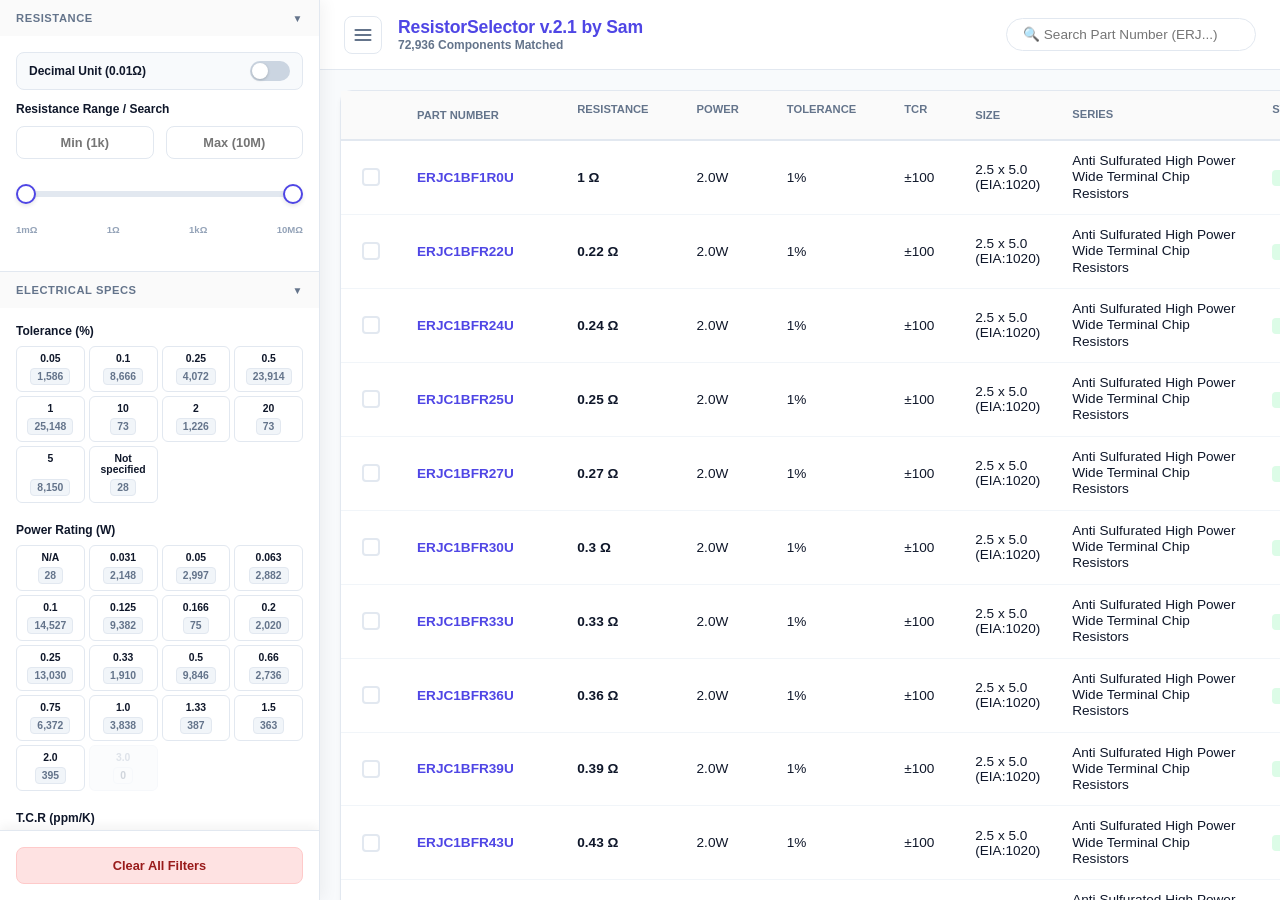
==== index.html @ ab3b1526 "Refine mobile UI: top bar expansion, uniform series column width, and header alignment" ====
<!DOCTYPE html>
<html lang="en">

<head>
    <meta charset="UTF-8">
    <meta name="viewport" content="width=device-width, initial-scale=1.0">
    <title>ResistorSelector v2.1</title>
    <link rel="stylesheet" href="styles.css">
</head>

<body>

    <div id="loader">
        <div class="spinner"></div>
        <div style="font-weight: 700; color: var(--primary)">Optimizing Selector Engine...</div>
    </div>

    <aside class="sidebar">
        <div class="sidebar-scroll">
            <div class="filter-section">
                <div class="section-header">Resistance <span class="arrow">▼</span></div>
                <div class="section-content">
                    <div class="filter-item">
                        <div class="toggle-wrap">
                            <span style="font-size: 0.75rem; font-weight: 700;">Decimal Unit (0.01Ω)</span>
                            <div class="toggle-switch" id="decimalToggle">
                                <div class="toggle-knob"></div>
                            </div>
                        </div>

                        <label>Resistance Range / Search</label>
                        <div class="range-inputs">
                            <input type="text" id="resMin" placeholder="Min (1k)">
                            <input type="text" id="resMax" placeholder="Max (10M)">
                        </div>

                        <div style="margin-top: 20px;">
                            <div class="range-container">
                                <div class="dual-range">
                                    <div class="slider-track" id="resTrack"></div>
                                    <input type="range" id="resSliderMin" min="0" max="100" value="0">
                                    <input type="range" id="resSliderMax" min="0" max="100" value="100">
                                </div>
                            </div>
                            <div
                                style="display: flex; justify-content: space-between; font-size: 0.6rem; color: #94a3b8; font-weight: 700;">
                                <span>1mΩ</span>
                                <span>1Ω</span>
                                <span>1kΩ</span>
                                <span>10MΩ</span>
                            </div>
                        </div>
                    </div>
                </div>
            </div>

            <div class="filter-section">
                <div class="section-header">Electrical Specs <span class="arrow">▼</span></div>
                <div class="section-content">
                    <div class="filter-item">
                        <label>Tolerance (%)</label>
                        <div id="tags-tolerance" class="tag-grid"></div>
                    </div>
                    <div class="filter-item">
                        <label>Power Rating (W)</label>
                        <div id="tags-power" class="tag-grid"></div>
                    </div>
                    <div class="filter-item">
                        <label>T.C.R (ppm/K)</label>
                        <div id="tags-tcr"></div>
                    </div>
                </div>
            </div>

            <div class="filter-section">
                <div class="section-header">Category & Status <span class="arrow">▼</span></div>
                <div class="section-content">
                    <div class="filter-item">
                        <label>Products</label>
                        <div id="tags-products" class="tag-group"></div>
                    </div>
                    <div class="filter-item">
                        <label>Status</label>
                        <div id="tags-status" class="tag-group"></div>
                    </div>
                </div>
            </div>

            <div class="filter-section">
                <div class="section-header">Series & Size <span class="arrow">▼</span></div>
                <div class="section-content">
                    <div class="filter-item">
                        <label>Select Series</label>
                        <select id="seriesSelect" class="input-pill"
                            style="width:100%; border-radius: 8px; font-weight: 700;"></select>
                    </div>
                    <div class="filter-item">
                        <label>Size (Inch/Metric)</label>
                        <div id="tags-size" class="tag-group"></div>
                    </div>
                </div>
            </div>
        </div>

        <div class="sidebar-footer">
            <button class="btn-clear" id="resetBtn">Clear All Filters</button>
        </div>
    </aside>
    <div class="sidebar-overlay" onclick="toggleSidebar()"></div>

    <main class="main-content">
        <header class="top-bar">
            <div class="top-bar-left">
                <button class="sidebar-toggle" id="sidebarToggle" title="Toggle Sidebar">
                    <svg viewBox="0 0 24 24" fill="none" stroke="currentColor" stroke-width="2.5" stroke-linecap="round"
                        stroke-linejoin="round">
                        <line x1="3" y1="12" x2="21" y2="12"></line>
                        <line x1="3" y1="6" x2="21" y2="6"></line>
                        <line x1="3" y1="18" x2="21" y2="18"></line>
                    </svg>
                </button>
                <div class="top-bar-title">
                    <h1>ResistorSelector v.2.1 by Sam</h1>
                    <div id="counter" style="font-size: 0.75rem; color: var(--text-muted); font-weight: 700;">Loading
                        database...</div>
                    <div id="selection-note"
                        style="font-size: 0.7rem; color: var(--primary); font-weight: 700; margin-top: 2px; display: none;">
                    </div>
                </div>
            </div>
            <div class="search-area">
                <input type="text" id="pnSearch" class="input-pill" placeholder="🔍 Search Part Number (ERJ...)">
            </div>
        </header>

        <div class="results-area">
            <table class="results-table">
                <thead>
                    <tr>
                        <th class="checkbox-cell"></th>
                        <th data-sort="pn">Part Number</th>
                        <th data-sort="rv">Resistance</th>
                        <th data-sort="pr">Power</th>
                        <th data-sort="rt">Tolerance</th>
                        <th data-sort="tc">TCR</th>
                        <th data-sort="sz">Size</th>
                        <th data-sort="se" class="series-cell">Series</th>
                        <th data-sort="s">Status</th>
                        <th data-sort="pk">Packaging</th>
                    </tr>
                </thead>
                <tbody id="resTable"></tbody>
            </table>
            <div id="sentinel"
                style="height: 100px; display: flex; align-items: center; justify-content: center; color: var(--text-muted); font-size: 0.8rem; font-weight: 600;">
                Scroll for more results
            </div>
        </div>

        <div class="pill-container">
            <div id="selection-pill" class="selection-pill"></div>
            <div id="action-pill" class="action-pill">
                <button class="pill-btn btn-clear-sel" onclick="clearSelection()">Clear Selection</button>
                <button class="pill-btn btn-compare" onclick="comparePNs()">Compare PN</button>
                <button class="pill-btn btn-export" onclick="exportTable()">Export Table</button>
                <button class="pill-btn btn-datasheet" onclick="openDatasheet()">Datasheet</button>
                <button class="pill-btn btn-octopart" onclick="openOctopart()">Octopart</button>
                <button class="pill-btn btn-mouser" onclick="openMouser()">Mouser</button>
                <button class="pill-btn btn-farnell" onclick="openFarnell()">Farnell</button>
            </div>
        </div>
    </main>

    <script src="data.js"></script>
    <script src="app.js"></script>
</body>

</html>
---- styles.css ----
:root {
            /* Brand & Primary Palette */
            --primary: #4f46e5;
            --primary-hover: #4338ca;
            --primary-light: rgba(79, 70, 229, 0.08);
            --primary-ultra-light: rgba(79, 70, 229, 0.04);

            /* Backgrounds */
            --bg-body: #f8fafc;
            --bg-card: #ffffff;
            --bg-header: #fafafa;
            --bg-muted: #f1f5f9;

            /* Text */
            --text-main: #0f172a;
            --text-muted: #64748b;
            --text-light: #94a3b8;

            /* Borders */
            --border: #e2e8f0;
            --border-hover: #cbd5e1;

            /* Status Accents */
            --active-bg: #dcfce7;
            --active-text: #166534;
            --active-border: #bbf7d0;

            --nrnd-bg: #fee2e2;
            --nrnd-text: #991b1b;
            --nrnd-border: #fecaca;

            /* Delta Feedback tagging */
            --delta-green: #15803d;
            --delta-yellow: #a16207;
            --delta-red: #b91c1c;

            /* Action Buttons */
            --btn-clear: #fee2e2;
            --btn-clear-text: #991b1b;
            --btn-clear-hover: #fecaca;

            --btn-compare: #4f46e5;
            --btn-export: #10b981;
            --btn-octopart: #0ea5e9;
            --btn-mouser: #10108a;
            --btn-farnell: #A3AF07;
            --btn-datasheet: #0041C0;

            /* Product Category Colors */
            --prod-as: #8b5cf6;
            /* Anti-Sulfurated - Purple */
            --prod-cs: #3b82f6;
            /* Current Sensing - Blue */
            --prod-gp: #64748b;
            /* General Purpose - Slate */
            --prod-hp: #10b981;
            /* High Precision - Emerald */
            --prod-ht: #f59e0b;
            /* High Temperature - Amber/Orange */
            --prod-sp: #6366f1;
            /* Small & High Power - Indigo */

            /* Layout */
            --sidebar-width: 320px;
        }

        * {
            margin: 0;
            padding: 0;
            box-sizing: border-box;
        }

        body {
            font-family: 'Inter', -apple-system, BlinkMacSystemFont, 'Segoe UI', Roboto, sans-serif;
            background-color: var(--bg-body);
            color: var(--text-main);
            display: flex;
            height: 100vh;
            overflow: hidden;
        }

        /* Sidebar Layout */
        .sidebar {
            width: var(--sidebar-width);
            background: var(--bg-card);
            border-right: 1px solid var(--border);
            display: flex;
            flex-direction: column;
            overflow: hidden;
            flex-shrink: 0;
            box-shadow: 4px 0 15px rgba(0, 0, 0, 0.05);
            z-index: 100;
            position: relative;
        }

        .sidebar.collapsed {
            display: none;
        }

        .sidebar-scroll {
            flex: 1;
            overflow-y: auto;
        }

        .filter-section {
            border-bottom: 1px solid var(--border);
        }

        .section-header {
            padding: 12px 16px;
            background: #fafafa;
            display: flex;
            justify-content: space-between;
            align-items: center;
            cursor: pointer;
            user-select: none;
            font-size: 0.7rem;
            font-weight: 800;
            text-transform: uppercase;
            letter-spacing: 0.05em;
            color: var(--text-muted);
        }

        .section-header:hover {
            background: #f1f5f9;
        }

        .section-content {
            padding: 16px;
        }

        .section-collapsed .section-content {
            display: none;
        }

        .section-header .arrow {
            transition: transform 0.2s;
            font-size: 10px;
        }

        .section-collapsed .section-header .arrow {
            transform: rotate(-90deg);
        }

        .filter-item {
            margin-bottom: 20px;
        }

        .filter-item label {
            display: block;
            font-size: 0.75rem;
            font-weight: 700;
            color: var(--text-main);
            margin-bottom: 8px;
        }

        /* Fixed Sidebar Footer */
        .sidebar-footer {
            padding: 16px;
            background: var(--bg-card);
            border-top: 1px solid var(--border);
            box-shadow: 0 -4px 10px rgba(0, 0, 0, 0.05);
            margin-top: auto;
            /* Push to bottom of flex container */
        }

        .btn-clear {
            width: 100%;
            padding: 10px;
            background: #fee2e2;
            color: #991b1b;
            border: 1px solid #fecaca;
            border-radius: 8px;
            font-weight: 700;
            font-size: 0.8rem;
            cursor: pointer;
            transition: all 0.2s;
        }

        .btn-clear:hover {
            background: #fecaca;
        }

        /* Main Content */
        .main-content {
            flex: 1;
            display: flex;
            flex-direction: column;
            overflow: hidden;
        }

        .top-bar {
            height: 70px;
            background: var(--bg-card);
            border-bottom: 1px solid var(--border);
            display: flex;
            align-items: center;
            justify-content: space-between;
            padding: 0 24px;
            flex-shrink: 0;
            z-index: 90;
        }

        .top-bar-left {
            display: flex;
            align-items: center;
        }

        .top-bar-title h1 {
            font-size: 1.1rem;
            font-weight: 900;
            color: var(--primary);
            letter-spacing: -0.01em;
        }

        .search-area {
            display: flex;
            gap: 12px;
            align-items: center;
        }

        /* Sidebar Toggle Button */
        .sidebar-toggle {
            background: none;
            border: 1px solid var(--border);
            border-radius: 8px;
            padding: 8px;
            cursor: pointer;
            display: flex;
            align-items: center;
            justify-content: center;
            color: var(--text-muted);
            transition: all 0.2s;
            margin-right: 16px;
        }

        .sidebar-toggle:hover {
            background: var(--bg-muted);
            color: var(--primary);
            border-color: var(--primary);
        }

        .sidebar-toggle svg {
            width: 20px;
            height: 20px;
        }

        .input-pill {
            padding: 8px 16px;
            border: 1px solid var(--border);
            border-radius: 99px;
            font-size: 0.85rem;
            outline: none;
            transition: all 0.2s;
            width: 250px;
        }

        .input-pill:focus {
            border-color: var(--primary);
            box-shadow: 0 0 0 3px rgba(79, 70, 229, 0.1);
        }

        /* Custom Series Dropdown */
        .series-dropdown {
            position: relative;
            width: 100%;
        }

        .series-toggle {
            width: 100%;
            padding: 10px 16px;
            background: var(--bg-card);
            border: 1px solid var(--border);
            border-radius: 8px;
            font-size: 0.85rem;
            font-weight: 700;
            color: var(--text-main);
            display: flex;
            justify-content: space-between;
            align-items: center;
            cursor: pointer;
            transition: all 0.2s;
            text-align: left;
        }

        .series-toggle:hover {
            border-color: var(--primary);
            background: var(--primary-ultra-light);
        }

        .series-toggle span:first-child {
            white-space: nowrap;
            overflow: hidden;
            text-overflow: ellipsis;
            margin-right: 8px;
        }

        .series-menu {
            position: absolute;
            top: calc(100% + 4px);
            left: 0;
            width: 100%;
            background: var(--bg-card);
            border: 1px solid var(--border);
            border-radius: 12px;
            box-shadow: 0 10px 25px rgba(0, 0, 0, 0.1);
            z-index: 1000;
            display: none;
            flex-direction: column;
            overflow: hidden;
        }

        .series-menu.show {
            display: flex;
        }

        .series-search-container {
            padding: 12px;
            border-bottom: 1px solid var(--border);
            background: var(--bg-muted);
            display: flex;
            gap: 8px;
            align-items: center;
        }

        .series-search-container input {
            flex: 1;
            padding: 8px 12px !important;
            border-radius: 6px !important;
            width: 100% !important;
            border: 1px solid var(--border);
            font-size: 0.8rem;
        }

        .btn-clear-menu {
            font-size: 0.7rem;
            font-weight: 700;
            color: var(--primary);
            background: none;
            border: none;
            cursor: pointer;
            white-space: nowrap;
        }

        .series-list {
            max-height: 250px;
            overflow-y: auto;
            padding: 8px 0;
        }

        .series-option {
            padding: 8px 16px;
            display: flex;
            align-items: flex-start;
            gap: 10px;
            cursor: pointer;
            transition: background 0.1s;
        }

        .series-option:hover {
            background: var(--bg-muted);
        }

        .series-option input[type="checkbox"] {
            margin-top: 3px;
            flex-shrink: 0;
            cursor: pointer;
        }

        .series-option-label {
            flex: 1;
            font-size: 0.8rem;
            font-weight: 600;
            line-height: 1.4;
            color: var(--text-main);
        }

        .series-option-count {
            font-size: 0.75rem;
            color: var(--text-muted);
            font-weight: 700;
            margin-left: auto;
        }

        .series-option.unavailable {
            opacity: 0.5;
            pointer-events: none;
        }

        @media (max-width: 768px) {
            .series-menu {
                position: fixed;
                top: auto;
                bottom: 0;
                left: 0;
                width: 100%;
                border-radius: 12px 12px 0 0;
                max-height: 70vh;
                box-shadow: 0 -10px 40px rgba(0, 0, 0, 0.2);
            }
        }

        /* Tags */
        .tag-group {
            display: flex;
            flex-direction: column;
            gap: 6px;
        }

        .tag-grid {
            display: grid;
            grid-template-columns: repeat(4, 1fr);
            gap: 4px;
        }

        .tag-btn {
            display: flex;
            justify-content: space-between;
            align-items: center;
            padding: 6px 10px;
            border: 1px solid var(--border);
            border-radius: 6px;
            background: white;
            font-size: 0.75rem;
            font-weight: 600;
            cursor: pointer;
            transition: all 0.2s;
            color: var(--text-main);
            width: 100%;
            text-align: left;
        }

        .tag-grid .tag-btn {
            flex-direction: column;
            padding: 6px 2px;
            text-align: center;
            gap: 4px;
            font-size: 0.65rem;
        }

        .tag-btn:hover {
            border-color: var(--border-hover);
            background: var(--bg-header);
        }

        .tag-btn.active {
            background: var(--primary-ultra-light);
            border-color: var(--primary);
            color: var(--primary);
        }

        .tag-btn.unavailable {
            opacity: 0.3;
            cursor: not-allowed;
            background: var(--bg-muted);
            color: var(--text-light);
        }

        /* Specific Product Tag Styles when Active */
        .tag-btn.active.prod-as {
            background: rgba(139, 92, 246, 0.1);
            border-color: var(--prod-as);
            color: var(--prod-as);
        }

        .tag-btn.active.prod-cs {
            background: rgba(59, 130, 246, 0.1);
            border-color: var(--prod-cs);
            color: var(--prod-cs);
        }

        .tag-btn.active.prod-gp {
            background: rgba(100, 116, 139, 0.1);
            border-color: var(--prod-gp);
            color: var(--prod-gp);
        }

        .tag-btn.active.prod-hp {
            background: rgba(16, 185, 129, 0.1);
            border-color: var(--prod-hp);
            color: var(--prod-hp);
        }

        .tag-btn.active.prod-ht {
            background: rgba(245, 158, 11, 0.1);
            border-color: var(--prod-ht);
            color: var(--prod-ht);
        }

        .tag-btn.active.prod-sp {
            background: rgba(99, 102, 241, 0.1);
            border-color: var(--prod-sp);
            color: var(--prod-sp);
        }

        .count-chip {
            font-size: 0.65rem;
            background: var(--bg-muted);
            color: var(--text-muted);
            padding: 2px 6px;
            border-radius: 4px;
            font-weight: 700;
            border: 1px solid var(--border);
        }

        .active .count-chip {
            background: var(--primary);
            color: white;
            border-color: var(--primary);
        }

        /* Product active chips */
        .active.prod-as .count-chip {
            background: var(--prod-as);
        }

        .active.prod-cs .count-chip {
            background: var(--prod-cs);
        }

        .active.prod-gp .count-chip {
            background: var(--prod-gp);
        }

        .active.prod-hp .count-chip {
            background: var(--prod-hp);
        }

        .active.prod-ht .count-chip {
            background: var(--prod-ht);
        }

        .active.prod-sp .count-chip {
            background: var(--prod-sp);
        }

        /* Toggle Switch */
        .toggle-wrap {
            display: flex;
            align-items: center;
            justify-content: space-between;
            background: #f8fafc;
            padding: 8px 12px;
            border-radius: 8px;
            margin-bottom: 12px;
            border: 1px solid var(--border);
        }

        .toggle-switch {
            position: relative;
            width: 40px;
            height: 20px;
            background: #cbd5e1;
            border-radius: 20px;
            cursor: pointer;
            transition: 0.3s;
        }

        .toggle-switch.active {
            background: var(--primary);
        }

        .toggle-knob {
            position: absolute;
            top: 2px;
            left: 2px;
            width: 16px;
            height: 16px;
            background: white;
            border-radius: 50%;
            transition: 0.3s;
            box-shadow: 0 1px 3px rgba(0, 0, 0, 0.2);
        }

        .toggle-switch.active .toggle-knob {
            transform: translateX(20px);
        }

        /* Range Slider */
        .range-container {
            position: relative;
            height: 30px;
            margin: 15px 0;
        }

        .slider-track {
            position: absolute;
            width: 100%;
            height: 6px;
            background: #e2e8f0;
            top: 50%;
            transform: translateY(-50%);
            border-radius: 3px;
        }

        .dual-range input[type="range"] {
            position: absolute;
            width: 100%;
            pointer-events: none;
            -webkit-appearance: none;
            background: none;
            top: 50%;
            transform: translateY(-50%);
            z-index: 2;
        }

        .dual-range input[type="range"]::-webkit-slider-thumb {
            pointer-events: auto;
            -webkit-appearance: none;
            height: 20px;
            width: 20px;
            border-radius: 50%;
            background: white;
            border: 2px solid var(--primary);
            cursor: pointer;
            box-shadow: 0 2px 4px rgba(0, 0, 0, 0.1);
        }

        .range-inputs {
            display: grid;
            grid-template-columns: 1fr 1fr;
            gap: 12px;
            margin-top: 10px;
        }

        .range-inputs input {
            width: 100%;
            padding: 8px;
            border: 1px solid var(--border);
            border-radius: 8px;
            font-size: 0.8rem;
            text-align: center;
            font-weight: 600;
            outline: none;
        }

        .range-inputs input:focus {
            border-color: var(--primary);
        }

        /* Results Table */
        .results-area {
            flex: 1;
            overflow: auto;
            padding: 20px;
        }

        .results-table {
            width: 100%;
            border-collapse: separate;
            border-spacing: 0;
            background: white;
            border-radius: 12px;
            border: 1px solid var(--border);
            box-shadow: 0 4px 6px -1px rgba(0, 0, 0, 0.05);
        }

        .results-table th {
            position: sticky;
            top: 0;
            background: #fafafa;
            padding: 12px 32px 12px 16px;
            /* Space for triangle at right */
            font-size: 0.7rem;
            font-weight: 800;
            text-transform: uppercase;
            color: var(--text-muted);
            border-bottom: 2px solid var(--border);
            cursor: pointer;
            user-select: none;
            text-align: left;
            z-index: 10;
            vertical-align: middle;
        }

        .results-table th:hover {
            background: #f1f5f9;
            color: var(--primary);
        }

        .results-table th.sort-active {
            color: var(--primary);
        }

        .results-table th::after {
            content: '';
            font-size: 0.8em;
            margin-left: 4px;
            display: inline-block;
            width: 8px;
        }

        .results-table th.sort-desc::after {
            content: '▼';
        }

        .results-table th.sort-asc::after {
            content: '▲';
        }

        .results-table td {
            padding: 12px 16px;
            border-bottom: 1px solid #f1f5f9;
            font-size: 0.85rem;
            vertical-align: middle;
        }

        .results-table tr:last-child td {
            border-bottom: none;
        }

        .results-table tr:hover td {
            background: #f8fafc;
        }

        .results-table tr.nrfnd {
            background: #fee2e2;
        }

        .results-table tr.nrfnd:hover td {
            background: #fecaca;
        }

        .part-number {
            font-weight: 700;
            color: var(--primary);
            cursor: pointer;
        }

        .res-container {
            display: flex;
            align-items: center;
            gap: 8px;
        }

        .res-value {
            font-weight: 900;
        }

        .delta-tag {
            padding: 2px 6px;
            border-radius: 4px;
            font-size: 0.65rem;
            font-weight: 800;
            color: white;
            white-space: nowrap;
        }

        .delta-green {
            background: #166534;
        }

        .delta-yellow {
            background: #854d0e;
        }

        .delta-red {
            background: #991b1b;
        }

        /* Copy Icon */
        .pn-container {
            display: flex;
            align-items: center;
            gap: 6px;
        }

        .btn-copy-pn {
            opacity: 0;
            cursor: pointer;
            color: var(--text-light);
            transition: all 0.2s;
            display: flex;
            align-items: center;
            justify-content: center;
            padding: 2px;
            border-radius: 4px;
        }

        .pn-container:hover .btn-copy-pn {
            opacity: 1;
        }

        .btn-copy-pn:hover {
            color: var(--primary);
            background: var(--primary-ultra-light);
        }

        .btn-copy-pn svg {
            width: 14px;
            height: 14px;
        }

        .btn-copy-pn.copied {
            color: var(--btn-export) !important;
        }

        .tag-status {
            padding: 2px 8px;
            border-radius: 4px;
            font-size: 0.7rem;
            font-weight: 700;
        }

        .tag-packaging {
            font-size: 0.65rem;
            color: var(--text-muted);
            font-weight: 500;
        }

        .status-active {
            background: var(--active-bg);
            color: var(--active-text);
        }

        .status-nrnd {
            background: var(--nrnd-bg);
            color: var(--nrnd-text);
        }

        /* Loading */
        #loader {
            position: fixed;
            top: 0;
            left: 0;
            width: 100%;
            height: 100%;
            background: white;
            display: flex;
            flex-direction: column;
            align-items: center;
            justify-content: center;
            z-index: 1000;
        }

        .spinner {
            width: 40px;
            height: 40px;
            border: 4px solid #f3f3f3;
            border-top: 4px solid var(--primary);
            border-radius: 50%;
            animation: spin 1s linear infinite;
            margin-bottom: 16px;
        }

        @keyframes spin {
            0% {
                transform: rotate(0deg);
            }

            100% {
                transform: rotate(360deg);
            }
        }

        /* Selection Pills */
        .pill-container {
            position: fixed;
            bottom: 24px;
            left: 50%;
            transform: translateX(-50%);
            display: flex;
            flex-direction: column;
            align-items: center;
            gap: 12px;
            z-index: 1000;
            pointer-events: none;
        }

        .selection-pill,
        .action-pill {
            background: rgba(255, 255, 255, 0.9);
            backdrop-filter: blur(12px);
            padding: 8px 16px;
            border-radius: 99px;
            box-shadow: 0 10px 25px rgba(0, 0, 0, 0.15);
            border: 1px solid rgba(255, 255, 255, 0.2);
            display: flex;
            align-items: center;
            gap: 12px;
            pointer-events: auto;
            transition: all 0.3s cubic-bezier(0.4, 0, 0.2, 1);
        }

        .selection-pill {
            display: flex;
            flex-wrap: wrap;
            gap: 6px;
            max-width: 900px;
            max-height: 400px;
            overflow-y: auto;
            justify-content: center;
            background: rgba(255, 255, 255, 0.9);
            backdrop-filter: blur(12px);
            padding: 12px;
            border-radius: 20px;
            box-shadow: 0 10px 25px rgba(0, 0, 0, 0.15);
            border: 1px solid rgba(255, 255, 255, 0.2);
            opacity: 0;
            transform: translateY(20px);
            transition: all 0.3s cubic-bezier(0.4, 0, 0.2, 1);
            pointer-events: auto;
        }

        .selection-pill.active {
            opacity: 1;
            transform: translateY(0);
        }

        .part-pill {
            display: flex;
            align-items: center;
            gap: 8px;
            padding: 6px 12px;
            background: var(--primary-light);
            color: var(--primary);
            border-radius: 99px;
            font-size: 0.85rem;
            font-weight: 800;
            border: 1px solid var(--primary);
        }

        .part-pill .btn-remove {
            cursor: pointer;
            color: var(--primary);
            font-weight: 900;
            font-size: 14px;
            transition: 0.2s;
            line-height: 1;
            padding: 2px;
            border-radius: 4px;
        }

        .part-pill .btn-remove:hover {
            background: var(--primary);
            color: white;
        }

        .action-pill {
            padding: 6px;
            opacity: 0;
            transform: translateY(20px);
        }

        .action-pill.active {
            opacity: 1;
            transform: translateY(0);
        }

        .pill-btn {
            padding: 8px 16px;
            border-radius: 99px;
            border: none;
            font-size: 0.75rem;
            font-weight: 800;
            cursor: pointer;
            transition: all 0.2s;
            display: flex;
            align-items: center;
            gap: 6px;
            color: white;
        }

        .btn-clear-sel {
            background: #64748b;
        }

        .btn-clear-sel:hover {
            background: #475569;
        }

        .btn-compare {
            background: var(--primary);
        }

        .btn-compare:hover {
            background: var(--primary-hover);
        }

        .btn-export {
            background: #10b981;
        }

        .btn-export:hover {
            background: #059669;
        }

        .btn-octopart {
            background: #0ea5e9;
        }

        .btn-octopart:hover {
            background: #0284c7;
        }

        .btn-mouser {
            background: #1e3a8a;
        }

        .btn-mouser:hover {
            background: #1e3a8a;
            filter: brightness(1.2);
        }

        .btn-farnell {
            background: var(--btn-farnell);
        }

        .btn-farnell:hover {
            background: var(--btn-farnell);
            filter: brightness(1.2);
        }

        .btn-datasheet {
            background: var(--btn-datasheet);
        }

        .btn-datasheet:hover {
            background: var(--btn-datasheet);
            filter: brightness(1.2);
        }

        .checkbox-cell {
            width: 40px;
            text-align: center !important;
        }

        .custom-checkbox {
            width: 18px;
            height: 18px;
            border-radius: 4px;
            border: 2px solid var(--border);
            cursor: pointer;
            transition: all 0.2s;
            display: inline-block;
            vertical-align: middle;
            position: relative;
        }

        .custom-checkbox.checked {
            background: var(--primary);
            border-color: var(--primary);
        }

        .custom-checkbox.checked::after {
            content: '✓';
            color: white;
            position: absolute;
            top: 50%;
            left: 50%;
            transform: translate(-50%, -50%);
            font-size: 12px;
            font-weight: 900;
        }

        /* Mobile Optimization */
        @media (max-width: 768px) {
            body {
                position: relative;
            }

            .sidebar {
                position: fixed;
                left: 0;
                top: 0;
                bottom: 0;
                width: 280px;
                height: 100%;
                box-shadow: 5px 0 25px rgba(0, 0, 0, 0.2);
                transition: transform 0.3s ease;
                z-index: 1100;
                /* Above pills on mobile */
            }

            .sidebar.collapsed {
                display: flex;
                /* Keep layout but hide with transform */
                transform: translateX(-100%);
            }

            .main-content {
                width: 100%;
            }

            .top-bar {
                padding: 15px 12px;
                height: auto;
                min-height: 60px;
                gap: 8px;
                align-items: flex-start;
            }

            .top-bar-left {
                align-items: flex-start;
            }

            .top-bar-title {
                display: flex;
                flex-direction: column;
            }

            .top-bar-title h1 {
                font-size: 0.9rem;
            }

            .top-bar-title #counter {
                font-size: 0.65rem;
            }

            .search-area .input-pill {
                width: 140px;
                padding: 6px 12px;
                font-size: 0.75rem;
            }

            .results-area {
                padding: 8px;
            }

            .results-table th,
            .results-table td {
                padding: 10px 32px 10px 12px;
                font-size: 0.75rem;
                white-space: nowrap;
                vertical-align: middle;
            }

            .results-table td {
                padding-right: 12px;
            }

            .sidebar-toggle {
                margin-right: 8px;
                padding: 6px;
            }

            /* Overlay for mobile when sidebar is open */
            .sidebar-overlay {
                display: none;
                position: fixed;
                top: 0;
                left: 0;
                right: 0;
                bottom: 0;
                background: rgba(0, 0, 0, 0.5);
                backdrop-filter: blur(2px);
                z-index: 95;
            }

            .sidebar:not(.collapsed)+.sidebar-overlay {
                display: block;
            }
        }

        .series-cell {
            width: auto;
            min-width: 200px;
            max-width: none !important;
            white-space: normal !important;
            line-height: 1.2 !important;
        }


        .pill-container {
            bottom: 12px;
            width: 95%;
        }

        .selection-pill {
            display: grid;
            grid-template-columns: repeat(3, 1fr);
            gap: 4px;
            max-height: 180px;
            /* Roughly 5 rows of pills */
            padding: 8px;
            width: 100%;
            border-radius: 12px;
        }

        .part-pill {
            padding: 4px 6px;
            font-size: 0.7rem;
            justify-content: center;
            text-align: center;
            gap: 4px;
        }

        .action-pill {
            flex-wrap: wrap;
            justify-content: center;
            border-radius: 20px;
            padding: 12px;
        }

        .pill-btn {
            padding: 6px 12px;
            font-size: 0.7rem;
        }

        /* Scrollbars */
        ::-webkit-scrollbar {
            width: 6px;
            height: 6px;
        }

        ::-webkit-scrollbar-track {
            background: transparent;
        }

        ::-webkit-scrollbar-thumb {
            background: #cbd5e1;
            border-radius: 3px;
        }

        ::-webkit-scrollbar-thumb:hover {
            background: #94a3b8;
        }
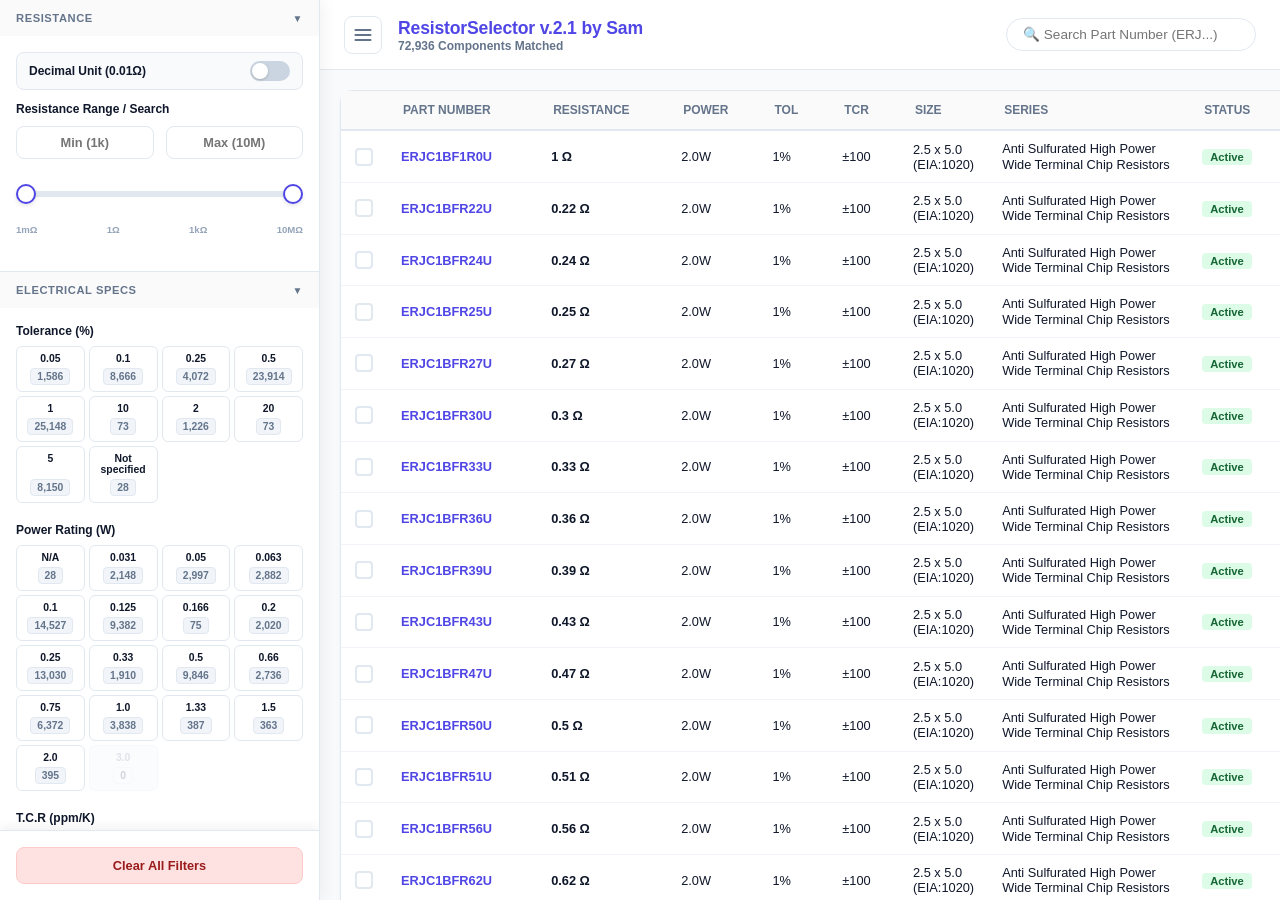
==== commit a7296995: "refactor: Adjust table column widths, header text, cell padding, and top bar layout" ====
--- a/index.html
+++ b/index.html
@@ -110,7 +110,7 @@
 
     <main class="main-content">
         <header class="top-bar">
-            <div class="top-bar-left">
+            <div style="display: flex; align-items: center;">
                 <button class="sidebar-toggle" id="sidebarToggle" title="Toggle Sidebar">
                     <svg viewBox="0 0 24 24" fill="none" stroke="currentColor" stroke-width="2.5" stroke-linecap="round"
                         stroke-linejoin="round">
@@ -139,9 +139,9 @@
                     <tr>
                         <th class="checkbox-cell"></th>
                         <th data-sort="pn">Part Number</th>
-                        <th data-sort="rv">Resistance</th>
+                        <th data-sort="rv" class="res-cell">Resistance</th>
                         <th data-sort="pr">Power</th>
-                        <th data-sort="rt">Tolerance</th>
+                        <th data-sort="rt">Tol</th>
                         <th data-sort="tc">TCR</th>
                         <th data-sort="sz">Size</th>
                         <th data-sort="se" class="series-cell">Series</th>
--- a/styles.css
+++ b/styles.css
@@ -133,6 +133,10 @@
             display: none;
         }
 
+        .sidebar-overlay {
+            display: none;
+        }
+
         .section-header .arrow {
             transition: transform 0.2s;
             font-size: 10px;
@@ -190,20 +194,26 @@
         }
 
         .top-bar {
-            height: 70px;
+            height: auto;
+            min-height: 70px;
             background: var(--bg-card);
             border-bottom: 1px solid var(--border);
             display: flex;
             align-items: center;
             justify-content: space-between;
-            padding: 0 24px;
+            padding: 12px 24px;
             flex-shrink: 0;
             z-index: 90;
-        }
-
-        .top-bar-left {
-            display: flex;
-            align-items: center;
+            flex-wrap: wrap;
+            gap: 16px;
+        }
+
+        .top-bar-title {
+            display: flex;
+            flex-direction: column;
+            justify-content: center;
+            padding-top: 2px;
+            /* Small nudge to align better with hamburger icon */
         }
 
         .top-bar-title h1 {
@@ -659,9 +669,8 @@
             position: sticky;
             top: 0;
             background: #fafafa;
-            padding: 12px 32px 12px 16px;
-            /* Space for triangle at right */
-            font-size: 0.7rem;
+            padding: 12px 16px;
+            font-size: 0.75rem;
             font-weight: 800;
             text-transform: uppercase;
             color: var(--text-muted);
@@ -670,7 +679,22 @@
             user-select: none;
             text-align: left;
             z-index: 10;
+            white-space: nowrap;
+            /* Prevent wrapping for most headers */
             vertical-align: middle;
+            line-height: normal;
+        }
+
+        .series-cell {
+            min-width: 200px;
+            max-width: 350px;
+            white-space: normal !important;
+            line-height: 1.2 !important;
+        }
+
+        .res-cell {
+            min-width: 130px;
+            white-space: nowrap !important;
         }
 
         .results-table th:hover {
@@ -687,7 +711,8 @@
             font-size: 0.8em;
             margin-left: 4px;
             display: inline-block;
-            width: 8px;
+            width: 10px;
+            text-align: center;
         }
 
         .results-table th.sort-desc::after {
@@ -699,9 +724,9 @@
         }
 
         .results-table td {
-            padding: 12px 16px;
+            padding: 10px 14px;
             border-bottom: 1px solid #f1f5f9;
-            font-size: 0.85rem;
+            font-size: 0.8rem;
             vertical-align: middle;
         }
 
@@ -1083,34 +1108,40 @@
             }
 
             .top-bar {
-                padding: 15px 12px;
+                padding: 12px;
                 height: auto;
                 min-height: 60px;
-                gap: 8px;
-                align-items: flex-start;
-            }
-
-            .top-bar-left {
-                align-items: flex-start;
-            }
-
-            .top-bar-title {
-                display: flex;
-                flex-direction: column;
+                gap: 12px;
             }
 
             .top-bar-title h1 {
                 font-size: 0.9rem;
+                line-height: 1.2;
             }
 
             .top-bar-title #counter {
                 font-size: 0.65rem;
+                margin-top: 2px;
+            }
+
+            #selection-note {
+                display: block !important;
+                width: 100%;
+                margin-top: 4px;
+            }
+
+            .search-area {
+                width: 100%;
+                order: 3;
+                margin-top: 8px;
+                /* Push search to its own line if it wraps */
             }
 
             .search-area .input-pill {
-                width: 140px;
-                padding: 6px 12px;
-                font-size: 0.75rem;
+                width: 100%;
+                max-width: none;
+                padding: 8px 16px;
+                font-size: 0.8rem;
             }
 
             .results-area {
@@ -1119,19 +1150,26 @@
 
             .results-table th,
             .results-table td {
-                padding: 10px 32px 10px 12px;
+                padding: 10px 12px;
                 font-size: 0.75rem;
                 white-space: nowrap;
+                /* Ensure headers stay on one line on mobile */
+            }
+
+            .results-table th {
                 vertical-align: middle;
             }
 
-            .results-table td {
-                padding-right: 12px;
-            }
-
             .sidebar-toggle {
-                margin-right: 8px;
-                padding: 6px;
+                margin-right: 12px;
+                padding: 8px;
+            }
+
+            .series-cell {
+                min-width: 150px;
+                max-width: 250px;
+                white-space: normal !important;
+                line-height: 1.2 !important;
             }
 
             /* Overlay for mobile when sidebar is open */
@@ -1150,51 +1188,42 @@
             .sidebar:not(.collapsed)+.sidebar-overlay {
                 display: block;
             }
-        }
-
-        .series-cell {
-            width: auto;
-            min-width: 200px;
-            max-width: none !important;
-            white-space: normal !important;
-            line-height: 1.2 !important;
-        }
-
-
-        .pill-container {
-            bottom: 12px;
-            width: 95%;
-        }
-
-        .selection-pill {
-            display: grid;
-            grid-template-columns: repeat(3, 1fr);
-            gap: 4px;
-            max-height: 180px;
-            /* Roughly 5 rows of pills */
-            padding: 8px;
-            width: 100%;
-            border-radius: 12px;
-        }
-
-        .part-pill {
-            padding: 4px 6px;
-            font-size: 0.7rem;
-            justify-content: center;
-            text-align: center;
-            gap: 4px;
-        }
-
-        .action-pill {
-            flex-wrap: wrap;
-            justify-content: center;
-            border-radius: 20px;
-            padding: 12px;
-        }
-
-        .pill-btn {
-            padding: 6px 12px;
-            font-size: 0.7rem;
+
+            .pill-container {
+                bottom: 12px;
+                width: 95%;
+            }
+
+            .selection-pill {
+                display: grid;
+                grid-template-columns: repeat(3, 1fr);
+                gap: 4px;
+                max-height: 180px;
+                /* Roughly 5 rows of pills */
+                padding: 8px;
+                width: 100%;
+                border-radius: 12px;
+            }
+
+            .part-pill {
+                padding: 4px 6px;
+                font-size: 0.7rem;
+                justify-content: center;
+                text-align: center;
+                gap: 4px;
+            }
+
+            .action-pill {
+                flex-wrap: wrap;
+                justify-content: center;
+                border-radius: 20px;
+                padding: 12px;
+            }
+
+            .pill-btn {
+                padding: 6px 12px;
+                font-size: 0.7rem;
+            }
         }
 
         /* Scrollbars */
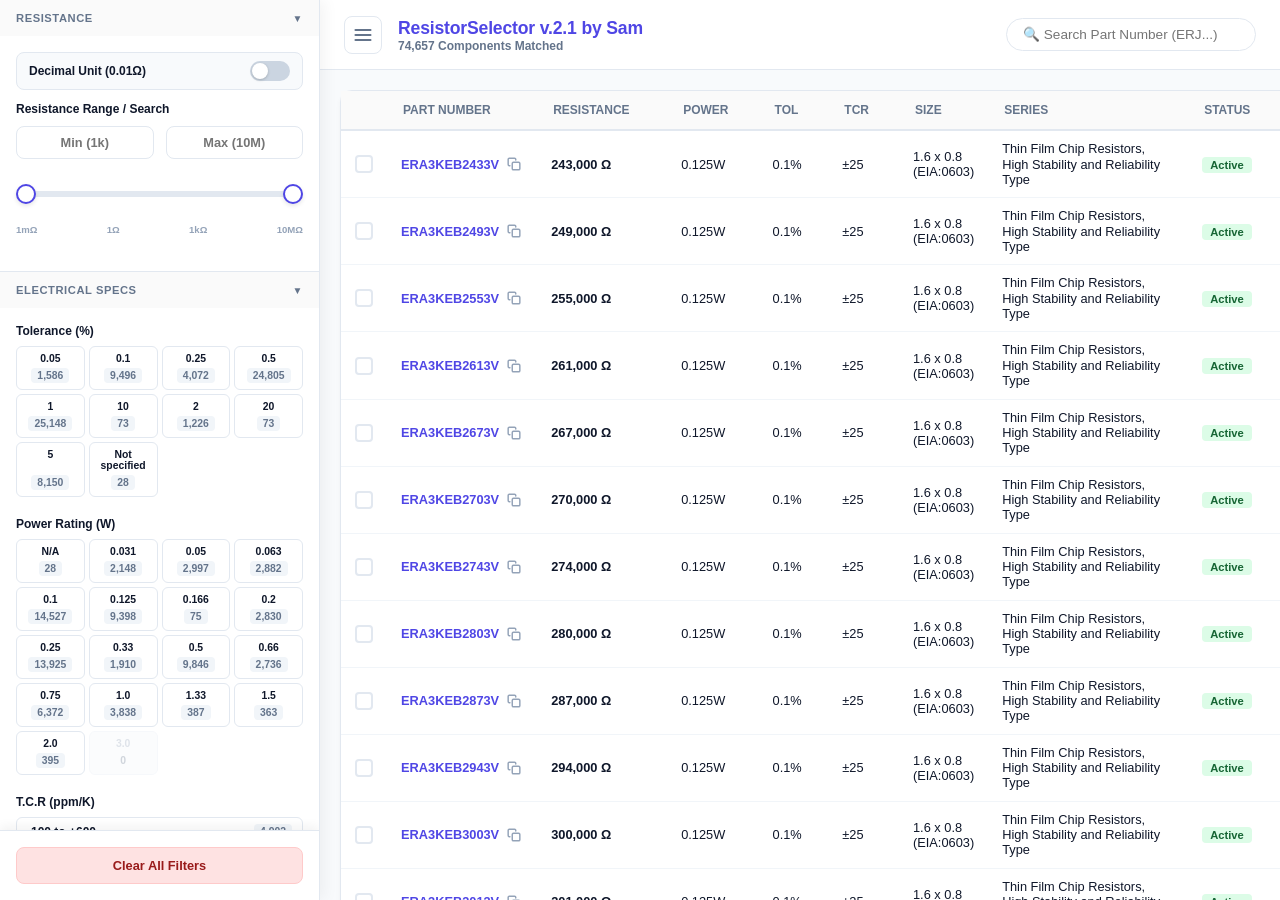
==== commit 10827d88: "Gzip data format" ====
--- a/index.html
+++ b/index.html
@@ -173,6 +173,18 @@
 
     <script src="data.js"></script>
     <script src="app.js"></script>
+    <script>
+        // Load the gzip-compressed data, then initialize the app
+        loadResistorData()
+            .then(data => {
+                initApp(data);
+            })
+            .catch(err => {
+                console.error('Failed to load resistor data:', err);
+                document.getElementById('loader').innerHTML =
+                    '<div style="color: #b91c1c; font-weight: 700;">Error loading database. Check console for details.</div>';
+            });
+    </script>
 </body>
 
 </html>
--- a/styles.css
+++ b/styles.css
@@ -510,13 +510,11 @@
             padding: 2px 6px;
             border-radius: 4px;
             font-weight: 700;
-            border: 1px solid var(--border);
         }
 
         .active .count-chip {
             background: var(--primary);
             color: white;
-            border-color: var(--primary);
         }
 
         /* Product active chips */
@@ -652,7 +650,7 @@
         .results-area {
             flex: 1;
             overflow: auto;
-            padding: 20px;
+            padding: 0 20px 20px 20px;
         }
 
         .results-table {
@@ -663,6 +661,7 @@
             border-radius: 12px;
             border: 1px solid var(--border);
             box-shadow: 0 4px 6px -1px rgba(0, 0, 0, 0.05);
+            margin-top: 20px;
         }
 
         .results-table th {
@@ -791,7 +790,7 @@
         }
 
         .btn-copy-pn {
-            opacity: 0;
+            opacity: 1;
             cursor: pointer;
             color: var(--text-light);
             transition: all 0.2s;
@@ -802,9 +801,6 @@
             border-radius: 4px;
         }
 
-        .pn-container:hover .btn-copy-pn {
-            opacity: 1;
-        }
 
         .btn-copy-pn:hover {
             color: var(--primary);
@@ -1145,7 +1141,11 @@
             }
 
             .results-area {
-                padding: 8px;
+                padding: 0 8px 8px 8px;
+            }
+
+            .results-table {
+                margin-top: 8px;
             }
 
             .results-table th,
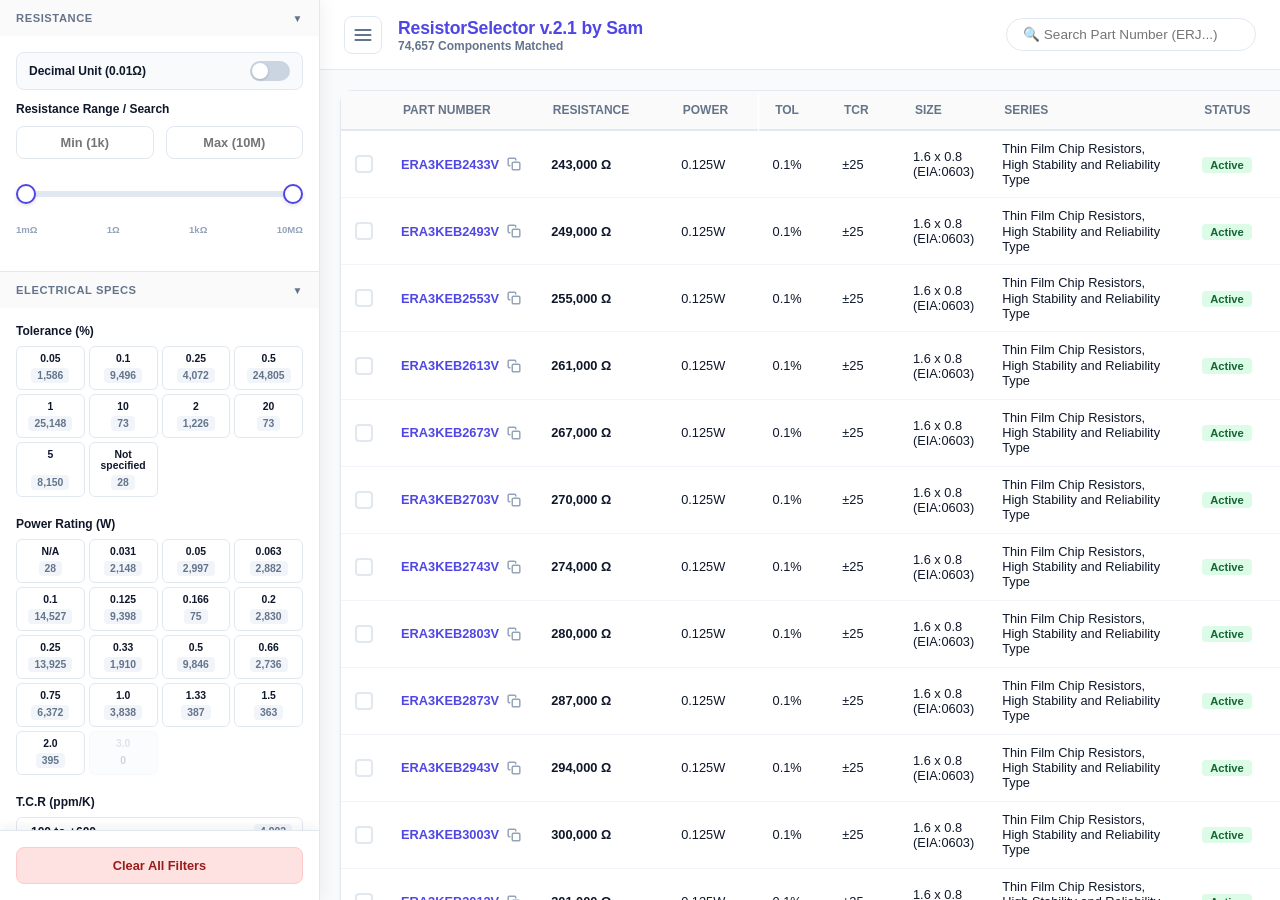
==== commit 2189f432: "copy PN button in action pill and DS" ====
--- a/index.html
+++ b/index.html
@@ -162,6 +162,7 @@
             <div id="action-pill" class="action-pill">
                 <button class="pill-btn btn-clear-sel" onclick="clearSelection()">Clear Selection</button>
                 <button class="pill-btn btn-compare" onclick="comparePNs()">Compare PN</button>
+                <button class="pill-btn btn-compare" id="copyPNBtn" onclick="copyPNList()">Copy PN list</button>
                 <button class="pill-btn btn-export" onclick="exportTable()">Export Table</button>
                 <button class="pill-btn btn-datasheet" onclick="openDatasheet()">Datasheet</button>
                 <button class="pill-btn btn-octopart" onclick="openOctopart()">Octopart</button>
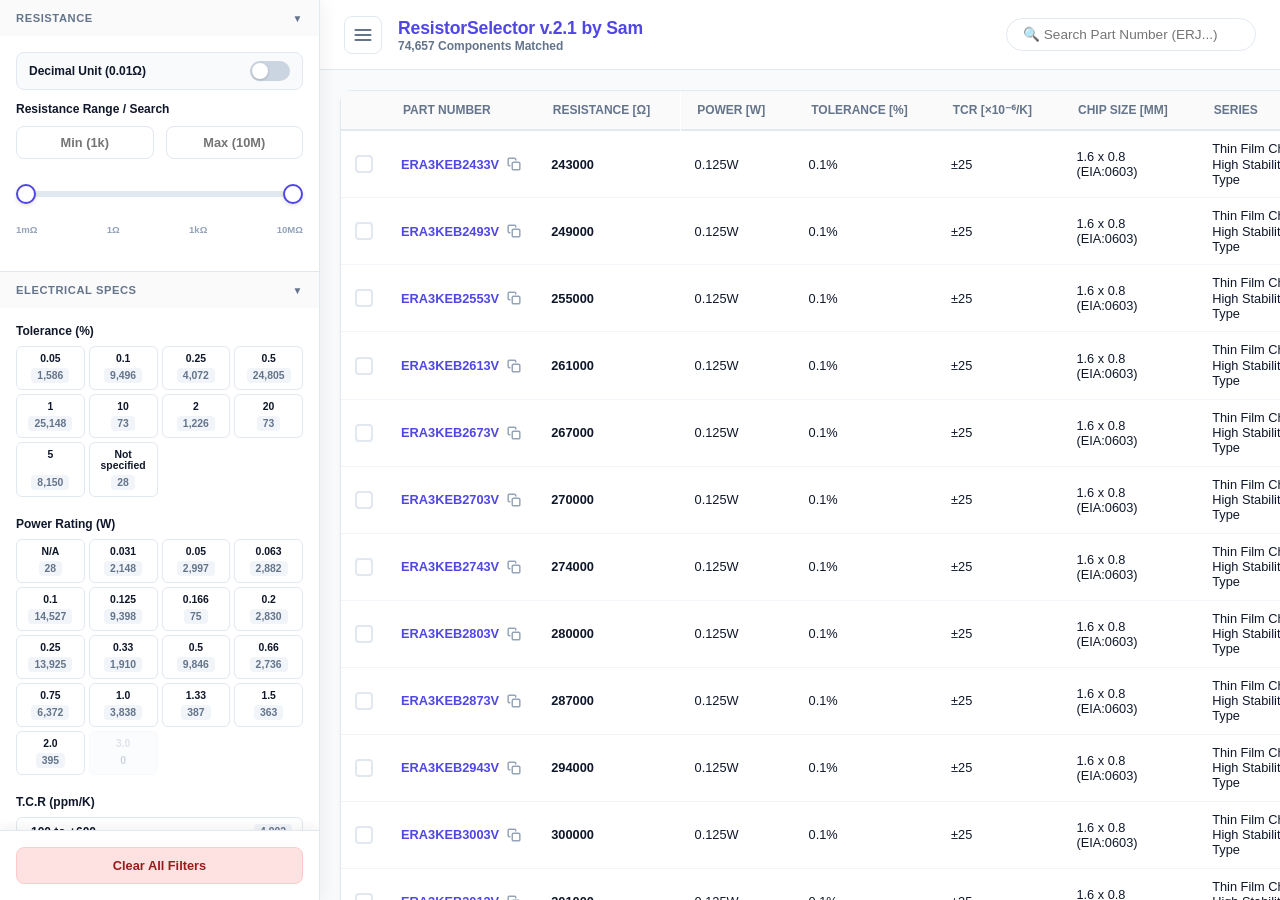
==== commit 4dce20c4: "refactor formatRes function and enhance exportTable with new controls and column adjustments" ====
--- a/index.html
+++ b/index.html
@@ -139,11 +139,11 @@
                     <tr>
                         <th class="checkbox-cell"></th>
                         <th data-sort="pn">Part Number</th>
-                        <th data-sort="rv" class="res-cell">Resistance</th>
-                        <th data-sort="pr">Power</th>
-                        <th data-sort="rt">Tol</th>
-                        <th data-sort="tc">TCR</th>
-                        <th data-sort="sz">Size</th>
+                        <th data-sort="rv" class="res-cell">Resistance [Ω]</th>
+                        <th data-sort="pr">Power [W]</th>
+                        <th data-sort="rt">Tolerance [%]</th>
+                        <th data-sort="tc">TCR [×10⁻⁶/K]</th>
+                        <th data-sort="sz">Chip Size [mm]</th>
                         <th data-sort="se" class="series-cell">Series</th>
                         <th data-sort="s">Status</th>
                         <th data-sort="pk">Packaging</th>
--- a/styles.css
+++ b/styles.css
@@ -978,8 +978,11 @@
             transition: all 0.2s;
             display: flex;
             align-items: center;
+            justify-content: center;
             gap: 6px;
             color: white;
+            white-space: nowrap;
+            flex: 1;
         }
 
         .btn-clear-sel {
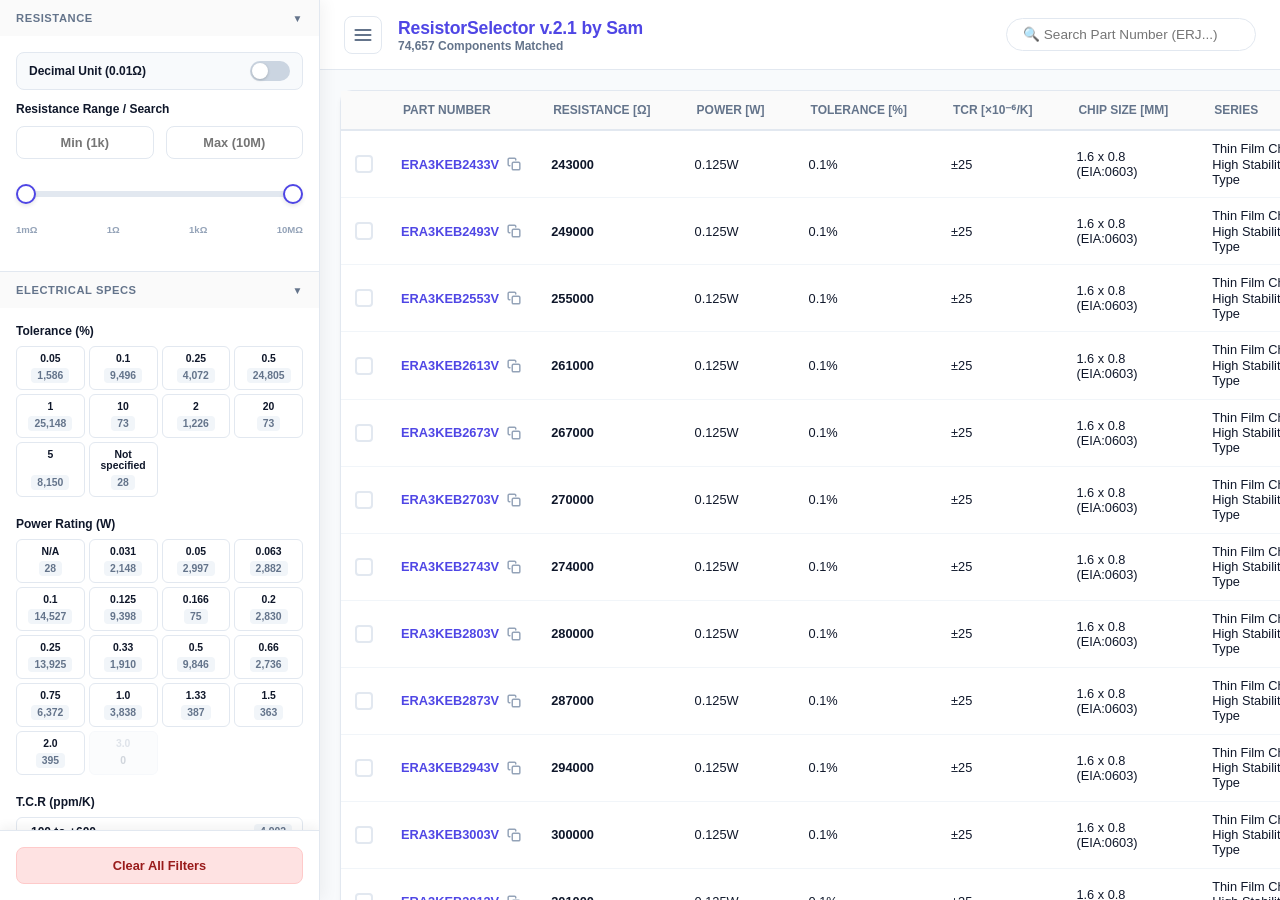
==== commit 903551f9: "feat(api): add Panasonic distributor stock check proxy - Implement serverless function to scrape Pan" ====
--- a/index.html
+++ b/index.html
@@ -5,7 +5,7 @@
     <meta charset="UTF-8">
     <meta name="viewport" content="width=device-width, initial-scale=1.0">
     <title>ResistorSelector v2.1</title>
-    <link rel="stylesheet" href="styles.css">
+    <link rel="stylesheet" href="styles.css?v=20261007-stock">
 </head>
 
 <body>
@@ -91,8 +91,23 @@
                 <div class="section-content">
                     <div class="filter-item">
                         <label>Select Series</label>
-                        <select id="seriesSelect" class="input-pill"
-                            style="width:100%; border-radius: 8px; font-weight: 700;"></select>
+                        <div id="seriesDropdown" class="series-dropdown">
+                            <button type="button" id="seriesToggle" class="series-toggle" aria-expanded="false">
+                                <span id="seriesSummary">All Series</span>
+                                <span aria-hidden="true">▾</span>
+                            </button>
+                            <div id="seriesMenu" class="series-menu">
+                                <div class="series-search-container">
+                                    <input type="search" id="seriesSearch" placeholder="Search series..." autocomplete="off">
+                                    <button type="button" id="clearSeriesSearch" class="btn-clear-menu">Clear</button>
+                                </div>
+                                <div class="series-menu-actions">
+                                    <button type="button" id="selectVisibleSeries" class="btn-clear-menu">Select visible</button>
+                                    <button type="button" id="clearSelectedSeries" class="btn-clear-menu">Clear selected</button>
+                                </div>
+                                <div id="seriesList" class="series-list"></div>
+                            </div>
+                        </div>
                     </div>
                     <div class="filter-item">
                         <label>Size (Inch/Metric)</label>
@@ -168,12 +183,34 @@
                 <button class="pill-btn btn-octopart" onclick="openOctopart()">Octopart</button>
                 <button class="pill-btn btn-mouser" onclick="openMouser()">Mouser</button>
                 <button class="pill-btn btn-farnell" onclick="openFarnell()">Farnell</button>
+                <button class="pill-btn btn-stock" id="stockCheckButton" onclick="openStockModal()" disabled>Stock
+                    Check</button>
             </div>
         </div>
     </main>
 
+    <div id="stockModal" class="stock-modal" hidden>
+        <div class="stock-modal-backdrop" onclick="closeStockModal()"></div>
+        <div class="stock-modal-dialog" role="dialog" aria-modal="true" aria-labelledby="stockModalTitle">
+            <div class="stock-modal-head">
+                <h3 id="stockModalTitle">Distributor stock</h3>
+                <div class="stock-modal-tools">
+                    <label for="stockRegion">Region</label>
+                    <select id="stockRegion" onchange="refreshStock()">
+                        <option value="Europe" selected>Europe</option>
+                        <option value="North America">North America</option>
+                        <option value="Asia">Asia</option>
+                    </select>
+                    <button type="button" class="stock-btn" onclick="refreshStock()">Refresh</button>
+                    <button type="button" class="stock-close" onclick="closeStockModal()" aria-label="Close">✕</button>
+                </div>
+            </div>
+            <div class="stock-modal-body" id="stockModalBody"></div>
+        </div>
+    </div>
+
     <script src="data.js"></script>
-    <script src="app.js"></script>
+    <script src="app.js?v=20261007-stock"></script>
     <script>
         // Load the gzip-compressed data, then initialize the app
         loadResistorData()
--- a/styles.css
+++ b/styles.css
@@ -306,10 +306,9 @@
         }
 
         .series-menu {
-            position: absolute;
-            top: calc(100% + 4px);
-            left: 0;
-            width: 100%;
+            position: fixed;
+            width: 620px;
+            max-width: min(620px, calc(100vw - 32px));
             background: var(--bg-card);
             border: 1px solid var(--border);
             border-radius: 12px;
@@ -342,6 +341,13 @@
             font-size: 0.8rem;
         }
 
+        .series-menu-actions {
+            display: flex;
+            justify-content: space-between;
+            padding: 8px 12px;
+            border-bottom: 1px solid var(--border);
+        }
+
         .btn-clear-menu {
             font-size: 0.7rem;
             font-weight: 700;
@@ -353,48 +359,73 @@
         }
 
         .series-list {
-            max-height: 250px;
-            overflow-y: auto;
+            max-height: 400px;
+            overflow: auto;
             padding: 8px 0;
         }
 
-        .series-option {
-            padding: 8px 16px;
-            display: flex;
-            align-items: flex-start;
-            gap: 10px;
+        /* Scoped under .series-dropdown so these beat .filter-item label (display:block) */
+        .series-dropdown .series-option {
+            width: 100%;
+            min-height: 34px;
+            margin: 0;
+            padding: 6px 16px;
+            display: flex;
+            align-items: center;
+            gap: 12px;
             cursor: pointer;
             transition: background 0.1s;
         }
 
-        .series-option:hover {
+        .series-dropdown .series-option:hover {
             background: var(--bg-muted);
         }
 
-        .series-option input[type="checkbox"] {
-            margin-top: 3px;
+        .series-dropdown .series-option input[type="checkbox"] {
+            margin: 0;
+            width: 16px;
+            height: 16px;
             flex-shrink: 0;
             cursor: pointer;
         }
 
-        .series-option-label {
-            flex: 1;
+        .series-dropdown .series-option-label {
+            flex: 0 1 auto;
+            margin: 0;
             font-size: 0.8rem;
             font-weight: 600;
-            line-height: 1.4;
+            line-height: 1.2;
             color: var(--text-main);
-        }
-
-        .series-option-count {
-            font-size: 0.75rem;
+            white-space: nowrap;
+        }
+
+        .series-dropdown .series-option-count {
+            flex-shrink: 0;
+            min-width: 32px;
+            margin: 0 0 0 auto;
+            padding: 2px 6px;
+            border-radius: 4px;
+            background: var(--bg-muted);
+            font-size: 0.65rem;
             color: var(--text-muted);
             font-weight: 700;
-            margin-left: auto;
-        }
-
-        .series-option.unavailable {
+            text-align: center;
+        }
+
+        .series-dropdown .series-option.unavailable {
             opacity: 0.5;
             pointer-events: none;
+        }
+
+        .series-dropdown .series-option.selected {
+            background: var(--primary-ultra-light);
+        }
+
+        .series-empty {
+            padding: 16px;
+            color: var(--text-muted);
+            font-size: 0.8rem;
+            text-align: center;
         }
 
         @media (max-width: 768px) {
@@ -404,9 +435,14 @@
                 bottom: 0;
                 left: 0;
                 width: 100%;
+                max-width: 100%;
                 border-radius: 12px 12px 0 0;
                 max-height: 70vh;
                 box-shadow: 0 -10px 40px rgba(0, 0, 0, 0.2);
+            }
+
+            .series-list {
+                max-height: calc(70vh - 120px);
             }
         }
 
@@ -939,6 +975,42 @@
             font-size: 0.85rem;
             font-weight: 800;
             border: 1px solid var(--primary);
+            cursor: grab;
+            user-select: none;
+            transition: box-shadow 0.2s, opacity 0.2s, transform 0.2s;
+        }
+
+        .part-pill:active {
+            cursor: grabbing;
+        }
+
+        .part-pill.dragging {
+            opacity: 0.45;
+            transform: scale(0.97);
+            box-shadow: 0 8px 20px rgba(79, 70, 229, 0.35);
+        }
+
+        .part-pill.drag-target {
+            box-shadow: inset 0 0 0 2px var(--primary), 0 4px 12px rgba(79, 70, 229, 0.25);
+        }
+
+        .part-pill .drag-handle {
+            display: flex;
+            align-items: center;
+            color: var(--primary);
+            opacity: 0.45;
+            transition: opacity 0.2s;
+            pointer-events: none;
+        }
+
+        .part-pill:hover .drag-handle {
+            opacity: 0.9;
+        }
+
+        .part-pill .drag-handle svg {
+            width: 12px;
+            height: 12px;
+            display: block;
         }
 
         .part-pill .btn-remove {
@@ -1246,4 +1318,224 @@
 
         ::-webkit-scrollbar-thumb:hover {
             background: #94a3b8;
+        }
+
+        /* ================= Stock Check ================= */
+        .btn-stock {
+            background: #0e7490;
+        }
+
+        .btn-stock:hover:not(:disabled) {
+            background: #155e75;
+        }
+
+        .pill-btn:disabled {
+            opacity: 0.45;
+            cursor: not-allowed;
+        }
+
+        body.stock-modal-open {
+            overflow: hidden;
+        }
+
+        /* z-index must beat the pill bar (1000) and the mobile sidebar (1100) */
+        .stock-modal {
+            position: fixed;
+            inset: 0;
+            z-index: 2000;
+            display: flex;
+            align-items: center;
+            justify-content: center;
+            padding: 24px;
+        }
+
+        .stock-modal[hidden] {
+            display: none;
+        }
+
+        .stock-modal-backdrop {
+            position: absolute;
+            inset: 0;
+            background: rgba(15, 23, 42, 0.55);
+            backdrop-filter: blur(2px);
+        }
+
+        .stock-modal-dialog {
+            position: relative;
+            background: var(--bg-card);
+            border: 1px solid var(--border);
+            border-radius: 16px;
+            box-shadow: 0 20px 45px rgba(15, 23, 42, 0.35);
+            width: min(1100px, 100%);
+            max-height: min(82vh, 760px);
+            display: flex;
+            flex-direction: column;
+            overflow: hidden;
+        }
+
+        .stock-modal-head {
+            display: flex;
+            align-items: center;
+            justify-content: space-between;
+            gap: 16px;
+            padding: 14px 18px;
+            border-bottom: 1px solid var(--border);
+            background: var(--bg-muted);
+        }
+
+        .stock-modal-head h3 {
+            margin: 0;
+            font-size: 1rem;
+            color: var(--primary);
+        }
+
+        .stock-modal-tools {
+            display: flex;
+            align-items: center;
+            gap: 8px;
+            font-size: 0.75rem;
+            font-weight: 700;
+            color: var(--text-muted);
+        }
+
+        .stock-modal-tools select {
+            padding: 6px 10px;
+            border-radius: 8px;
+            border: 1px solid var(--border);
+            background: var(--bg-card);
+            color: var(--text-main);
+            font-weight: 700;
+        }
+
+        .stock-btn {
+            padding: 7px 14px;
+            border-radius: 8px;
+            border: none;
+            background: var(--primary);
+            color: #fff;
+            font-weight: 800;
+            font-size: 0.72rem;
+            cursor: pointer;
+        }
+
+        .stock-btn:hover {
+            background: var(--primary-hover);
+        }
+
+        .stock-close {
+            border: none;
+            background: transparent;
+            font-size: 15px;
+            font-weight: 900;
+            line-height: 1;
+            padding: 6px 8px;
+            border-radius: 6px;
+            cursor: pointer;
+            color: var(--text-muted);
+        }
+
+        .stock-close:hover {
+            background: var(--bg-muted);
+            color: var(--text-main);
+        }
+
+        .stock-modal-body {
+            padding: 16px 18px 20px;
+            overflow: auto;
+        }
+
+        .stock-meta {
+            display: inline-block;
+            margin-bottom: 12px;
+            font-size: 0.75rem;
+            font-weight: 700;
+            color: var(--text-muted);
+        }
+
+        .stock-matrix-scroll {
+            overflow-x: auto;
+            border: 1px solid var(--border);
+            border-radius: 10px;
+        }
+
+        .stock-table.stock-matrix {
+            border-collapse: collapse;
+            width: 100%;
+            font-size: 0.78rem;
+        }
+
+        .stock-table.stock-matrix th,
+        .stock-table.stock-matrix td {
+            padding: 8px 12px;
+            border: 1px solid var(--border);
+            white-space: nowrap;
+        }
+
+        .stock-table.stock-matrix thead th {
+            position: sticky;
+            top: 0;
+            z-index: 1;
+            background: var(--bg-muted);
+            color: var(--text-muted);
+            font-size: 0.7rem;
+            text-align: left;
+            letter-spacing: 0.02em;
+        }
+
+        .stock-table.stock-matrix tbody tr:nth-child(even) {
+            background: var(--primary-ultra-light);
+        }
+
+        .stock-pn-col {
+            font-weight: 800;
+            color: var(--primary);
+        }
+
+        .stock-cell-num {
+            text-align: right;
+            font-variant-numeric: tabular-nums;
+        }
+
+        .stock-total-col,
+        .stock-total {
+            font-weight: 800;
+        }
+
+        .stock-dash {
+            color: #cbd5e1;
+        }
+
+        .stock-cell-num a {
+            color: inherit;
+            text-decoration: none;
+        }
+
+        .stock-cell-num a:hover {
+            text-decoration: underline;
+        }
+
+        .stock-table.stock-matrix thead th.stock-col-farnell {
+            background: rgba(16, 150, 80, 0.1);
+            color: #0a7a3f;
+        }
+
+        .stock-empty,
+        .stock-loading,
+        .stock-error,
+        .stock-note {
+            padding: 12px 4px;
+            font-size: 0.8rem;
+            font-weight: 700;
+        }
+
+        .stock-loading {
+            color: var(--text-muted);
+        }
+
+        .stock-note {
+            color: #b45309;
+        }
+
+        .stock-error {
+            color: #b91c1c;
         }
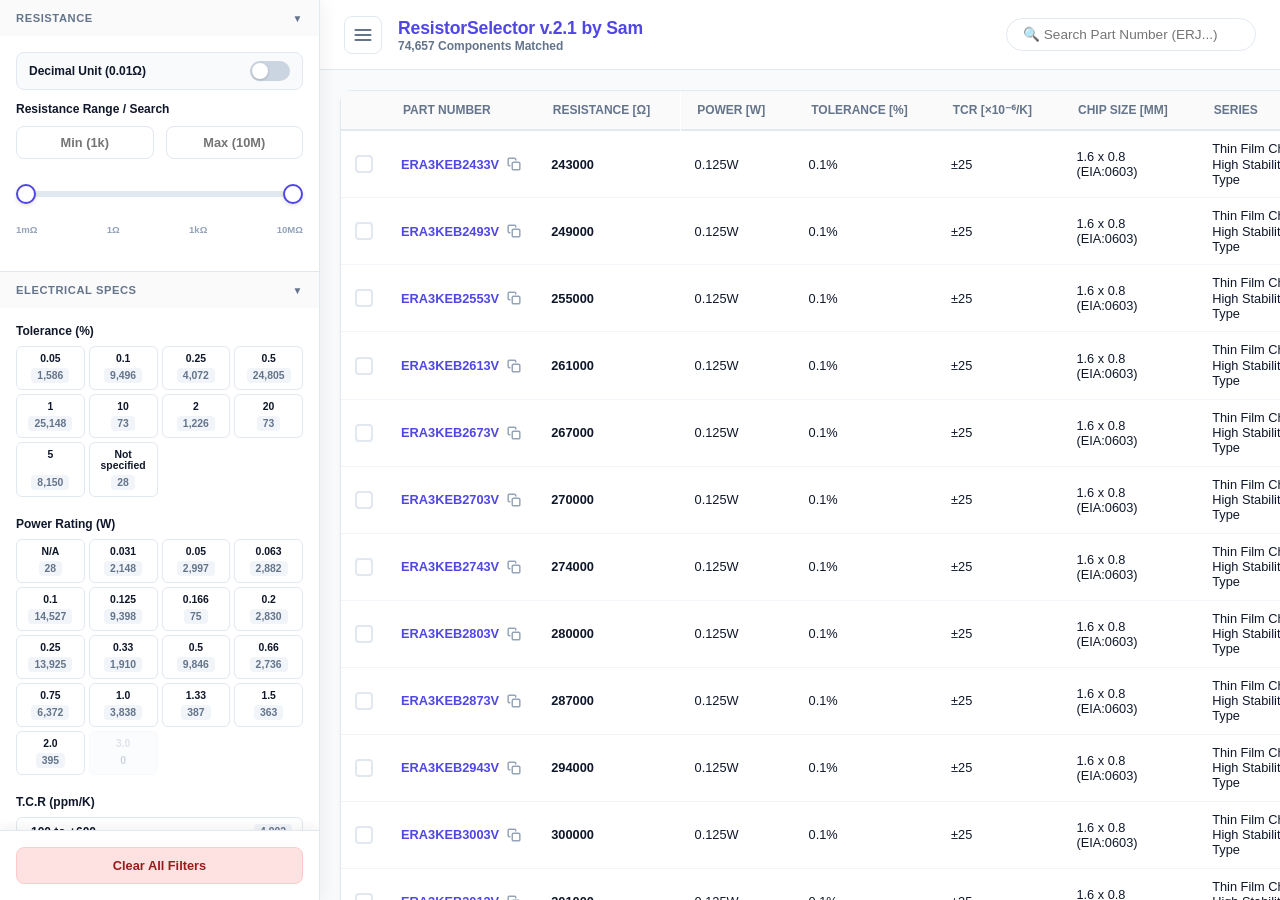
==== commit 59f8c4b7: "style: render stock quantities as blue hyperlinks" ====
--- a/index.html
+++ b/index.html
@@ -5,7 +5,7 @@
     <meta charset="UTF-8">
     <meta name="viewport" content="width=device-width, initial-scale=1.0">
     <title>ResistorSelector v2.1</title>
-    <link rel="stylesheet" href="styles.css?v=20261007-stock">
+    <link rel="stylesheet" href="styles.css?v=20261007-stock-hl">
 </head>
 
 <body>
@@ -210,7 +210,7 @@
     </div>
 
     <script src="data.js"></script>
-    <script src="app.js?v=20261007-stock"></script>
+    <script src="app.js?v=20261007-stock-hl"></script>
     <script>
         // Load the gzip-compressed data, then initialize the app
         loadResistorData()
--- a/styles.css
+++ b/styles.css
@@ -1506,11 +1506,14 @@
         }
 
         .stock-cell-num a {
-            color: inherit;
-            text-decoration: none;
+            color: #2563eb;
+            text-decoration: underline;
+            text-underline-offset: 2px;
+            font-weight: 700;
         }
 
         .stock-cell-num a:hover {
+            color: #1d4ed8;
             text-decoration: underline;
         }
 
